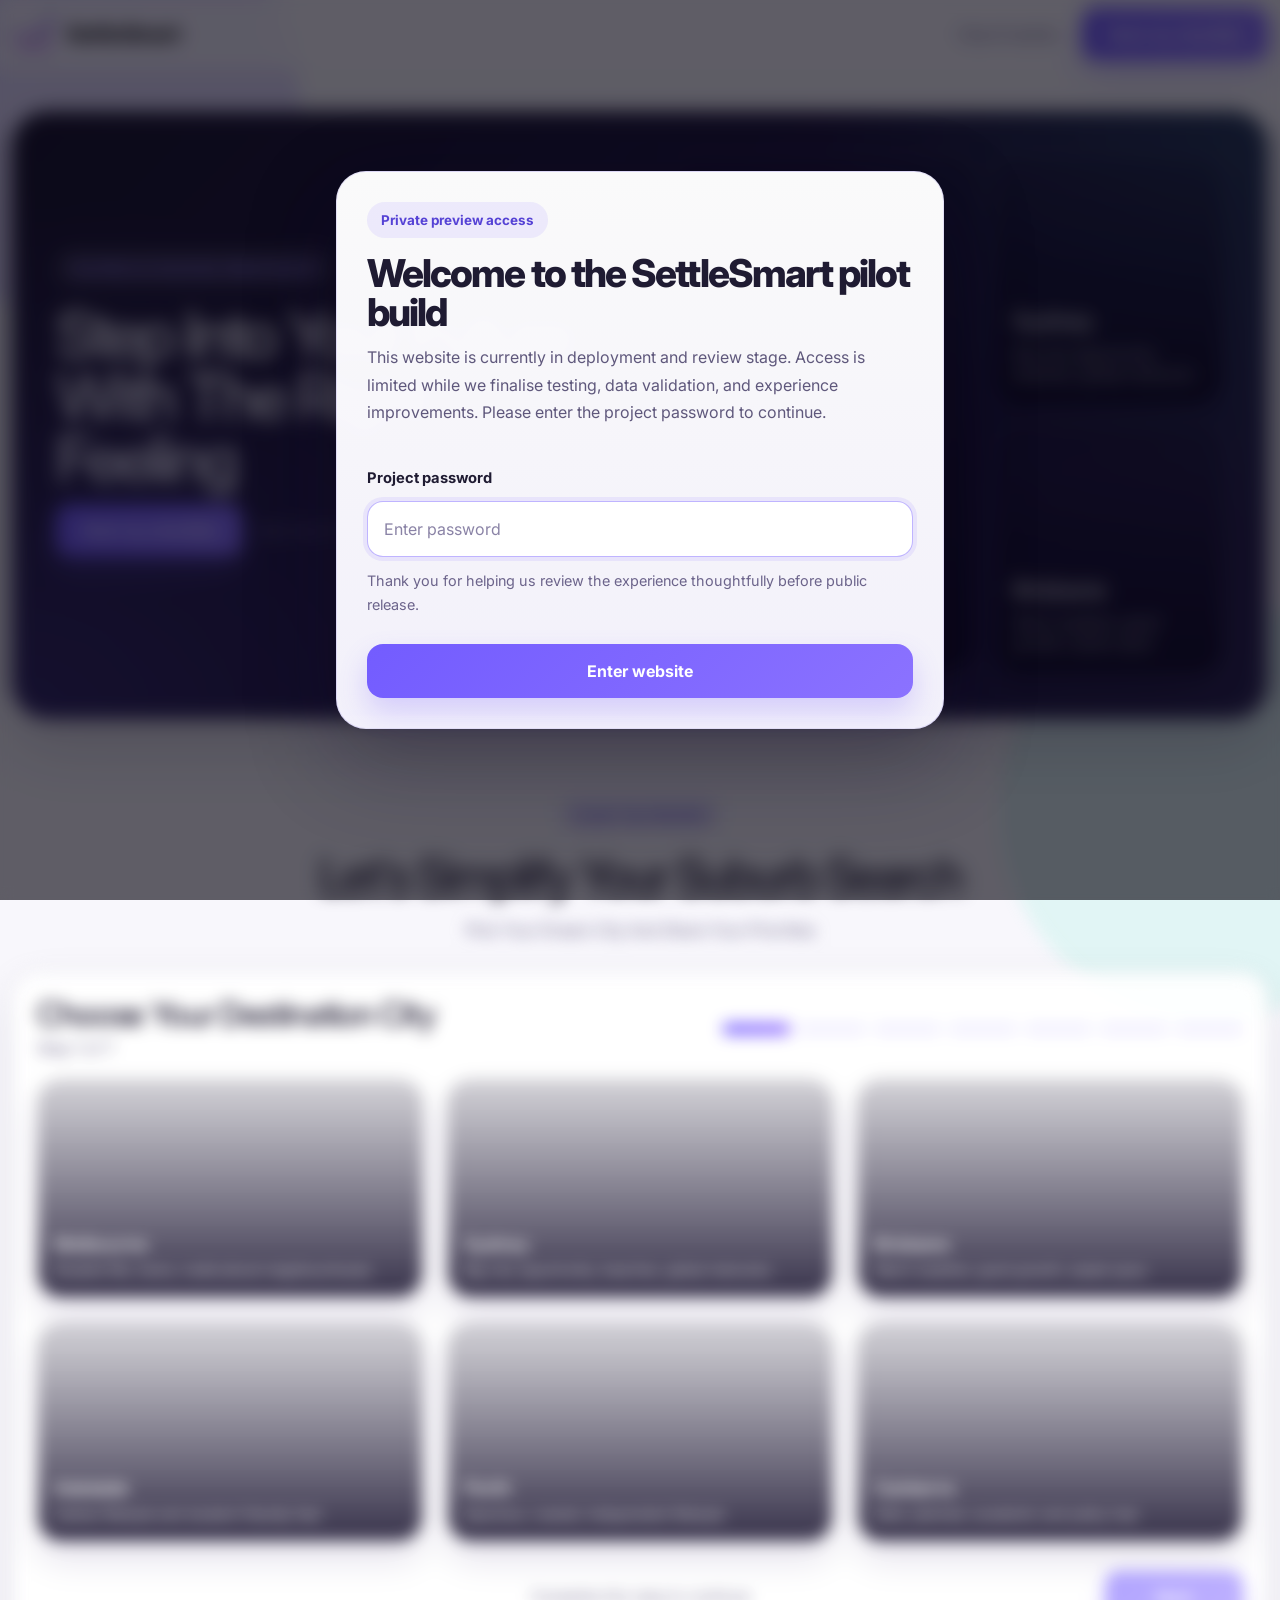
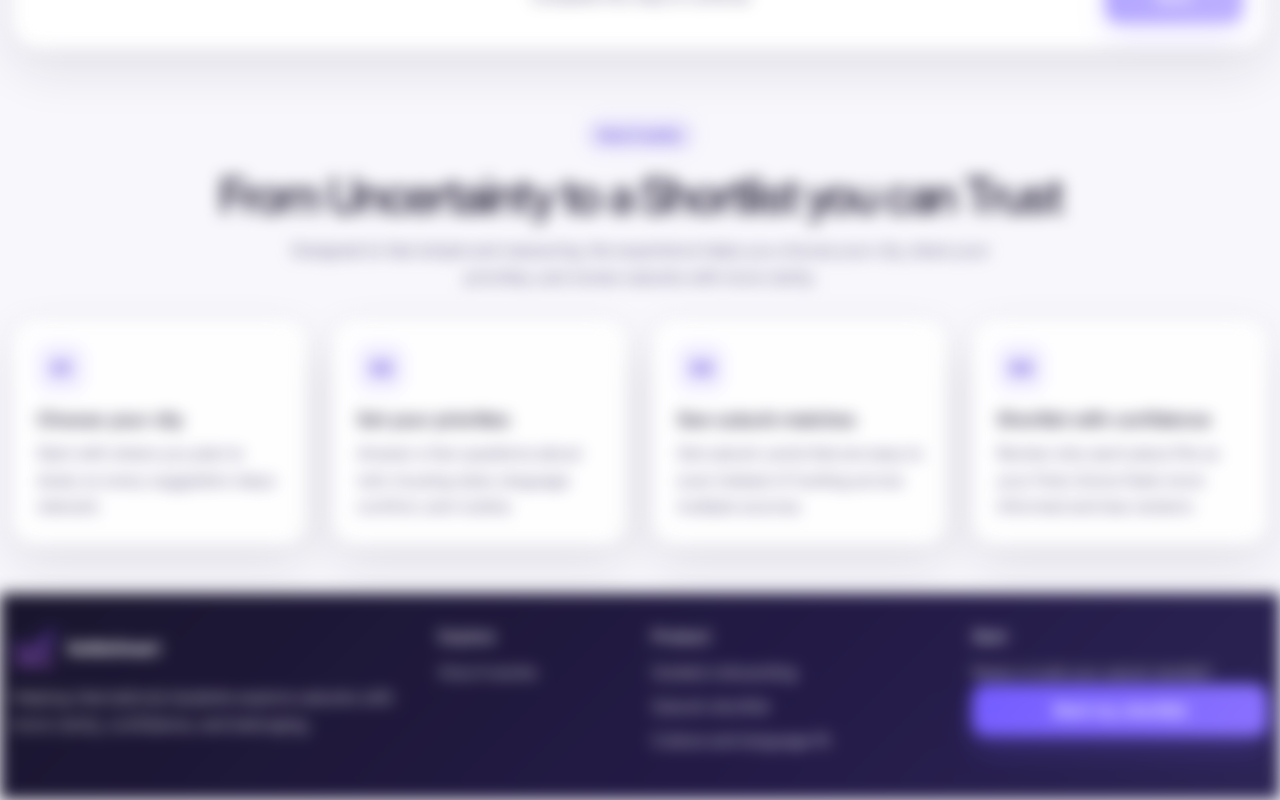
==== results.html @ 78fd4b05 "Updated Results Page Removed Extra Contents Of Cultural Fit Explorer and merge those extra details s" ====
<!DOCTYPE html>
<html lang="en">
<head>
  <meta charset="UTF-8" />
  <meta name="viewport" content="width=device-width, initial-scale=1.0" />
  <title>SettleSmart · Your Shortlist</title>
  <script>
    (function () {
      if (sessionStorage.getItem("settlesmart_access_granted") !== "true") {
        window.location.replace("index.html");
      }
    })();
  </script>
  <link href="https://cdn.jsdelivr.net/npm/bootstrap@5.3.6/dist/css/bootstrap.min.css" rel="stylesheet" />
  <link rel="preconnect" href="https://fonts.googleapis.com">
  <link rel="preconnect" href="https://fonts.gstatic.com" crossorigin>
  <link href="https://fonts.googleapis.com/css2?family=Inter:wght@400;500;600;700;800&display=swap" rel="stylesheet">
  <link rel="stylesheet" href="style.css" />
</head>
<body class="results-page">
  <div class="page-glow glow-left"></div>
  <div class="page-glow glow-right"></div>

  <nav class="navbar navbar-expand-lg ss-navbar sticky-top">
    <div class="container-xxl">
      <a class="navbar-brand ss-brand" href="index.html">
        <img src="img/ss-logo-icon.png" alt="SettleSmart" class="ss-brand-icon">
        <span>SettleSmart</span>
      </a>

      <div class="ms-auto d-flex gap-2 align-items-center">
        <a href="index.html" class="hero-text-link d-none d-md-inline-flex">Back to home <span>→</span></a>
        <a href="index.html" class="btn ss-btn ss-btn-secondary">Refine answers</a>
      </div>
    </div>
  </nav>

  <main>
    <!-- page 1 -->
    <section class="section-pad pt-4">
      <div class="container-xxl">
        <div class="results-hero-banner" id="resultsHeroBanner">
          <div class="results-hero-overlay"></div>

          <div class="results-hero-inner row g-4 align-items-end">
            <div class="col-12 col-lg-7">
              <span class="ss-pill">Your personalised suburb shortlist</span>
              <h1 id="resultsHeroTitle" class="results-hero-title mt-3">Finding your best-fit suburbs…</h1>
            </div>

            <div class="col-12 col-lg-5">
              <div class="row g-3" id="resultsSummary"></div>
            </div>
          </div>
        </div>
      </div>
    </section>

    <section class="section-pad pt-4" id="summaryView">
      <div class="container-xxl">
        <div class="top-match-panel info-card mb-4" id="topMatchPanel"></div>

        <div class="results-view-actions">
          <button type="button" class="hero-text-link view-more-link" id="viewMoreBtn">
            View more <span>→</span>
          </button>
        </div>
      </div>
    </section>

    <!-- page 2 -->
    <section class="section-pad pt-4 hidden" id="detailView">
      <div class="container-xxl">
        <div class="results-view-actions results-view-actions-top">
          <button type="button" class="hero-text-link back-text-link" id="backToTopMatchBtn">
            <span>←</span> Top match
          </button>
        </div>

        <div class="section-header mb-4">
          <span class="ss-pill ss-pill-light">Your shortlist</span>
          <h2 class="results-section-title">Suburb matches shaped around your preferences</h2>
          <h6>Use Recommend by to view suburbs based on overall fit, community fit, or university access.</h6>
        </div>

        <div class="results-toolbar mb-4">
          <div class="results-toolbar-left">
            <span class="results-count" id="resultsCount">0 suburbs found</span>
          </div>

          <div class="results-toolbar-center">
            <div class="results-toolbar-center-inner">
              <div class="results-pagination" id="resultsPagination"></div>
              <input
                type="text"
                id="suburbSearch"
                class="results-suburb-search"
                placeholder="Search suburb"
              />
            </div>
          </div>

          <div class="results-toolbar-right">
            <div class="results-control-group">
              <label for="recommendationSelect" class="results-sort-label">Recommend by</label>
              <select id="recommendationSelect" class="form-select ss-sort-select">
                <option value="overall">Overall fit</option>
                <option value="community">Community</option>
                <option value="university">University</option>
              </select>
            </div>

            <div class="results-control-group">
              <label for="sortSelect" class="results-sort-label">Sort by</label>
              <select id="sortSelect" class="form-select ss-sort-select">
                <option value="match-desc">Best first</option>
                <option value="match-asc">Lowest first</option>
                <option value="name-asc">A-Z</option>
                <option value="name-desc">Z-A</option>
              </select>
            </div>
          </div>
        </div>

        <div class="row g-4 mb-5" id="resultsGrid"></div>
        <!-- spin wheel -->
        <div class="spin-wheel-panel info-card mb-4" id="spinWheelPanel">
          <div class="row g-4 align-items-center">
            <div class="col-12 col-lg-5">
              <span class="section-kicker">Need help deciding?</span>
              <h3 class="spin-wheel-title">Spin the shortlist wheel</h3>
              <p class="spin-wheel-copy">
                Let SettleSmart randomly choose one suburb from your current top 4 shortlist,
                so you know which one to explore first.
              </p>

              <div class="spin-wheel-candidates" id="wheelCandidates"></div>

              <div class="d-flex flex-wrap gap-2 mt-3">
                <button class="btn ss-btn ss-btn-primary" id="spinWheelBtn">Spin the wheel</button>
                <button class="btn ss-btn ss-btn-secondary" id="viewWinnerBtn" disabled>View winning suburb</button>
              </div>

              <div class="spin-wheel-result hidden mt-3" id="spinWheelResult"></div>
            </div>

            <div class="col-12 col-lg-7">
              <div class="wheel-stage">
                <div class="wheel-pointer"></div>
                <canvas id="shortlistWheel" width="420" height="420"></canvas>
              </div>
            </div>
          </div>
        </div>


      </div>
    </section>
  </main>

  <footer class="ss-footer mt-5">
    <div class="container-xxl">
      <div class="row g-4 align-items-start">
        <div class="col-12 col-lg-4">
          <div class="ss-brand mb-3">
            <img src="img/ss-logo-icon.png" alt="SettleSmart" class="ss-brand-icon">
            <span>SettleSmart</span>
          </div>
          <p class="footer-copy">Helping international students explore suburbs with more clarity, confidence, and belonging.</p>
        </div>
        <div class="col-6 col-lg-3">
          <h4 class="footer-title">Results</h4>
          <span class="footer-meta">Fit score and reasoning</span>
          <span class="footer-meta">Community comfort explorer</span>
          <span class="footer-meta">Student-friendly suburb cues</span>
        </div>
        <div class="col-6 col-lg-2">
          <h4 class="footer-title">Next</h4>
          <a href="index.html" class="footer-link">Refine answers</a>
          <a href="index.html" class="footer-link">Start again</a>
        </div>
        <div class="col-12 col-lg-3">
          <h4 class="footer-title">Status</h4>
          <p class="footer-copy small">This version is currently protected while deployment-stage testing is underway.</p>
        </div>
      </div>
    </div>
  </footer>

  <script src="https://cdn.jsdelivr.net/npm/bootstrap@5.3.6/dist/js/bootstrap.bundle.min.js"></script>
  <script src="suburb-data.js"></script>
  <script src="results.js"></script>
</body>
</html>
---- style.css ----
:root {
  --bg: #f8f7fc;
  --bg-deep: #16132a;
  --surface: rgba(255, 255, 255, 0.84);
  --surface-strong: #ffffff;
  --text: #1f1b32;
  --text-soft: #665f85;
  --line: rgba(64, 54, 112, 0.12);
  --primary: #735cff;
  --primary-dark: #5542d5;
  --primary-soft: rgba(115, 92, 255, 0.10);
  --accent: #2fc9b1;
  --accent-soft: rgba(47, 201, 177, 0.12);
  --shadow-soft: 0 20px 50px rgba(31, 27, 50, 0.10);
  --shadow-strong: 0 28px 60px rgba(15, 10, 36, 0.14);
}

* { box-sizing: border-box; }
html { scroll-behavior: smooth; }

body {
  margin: 0;
  font-family: "Inter", sans-serif;
  background: var(--bg);
  color: var(--text);
  overflow-x: hidden;
  position: relative;
}

a { text-decoration: none; color: inherit; }
button, input, select, textarea { font-family: inherit; }
.hidden { display: none !important; }

.page-glow {
  position: fixed;
  width: 420px;
  height: 420px;
  border-radius: 50%;
  filter: blur(90px);
  opacity: 0.2;
  pointer-events: none;
  z-index: 0;
}

.glow-left { left: -120px; top: -100px; background: #8f7bff; }
.glow-right { right: -140px; bottom: -120px; background: #86efd9; }

.ss-navbar,
.hero-wrap,
.section-pad,
.ss-footer {
  position: relative;
  z-index: 1;
}

.ss-navbar {
  background: rgba(248, 247, 252, 0.75);
  backdrop-filter: blur(14px);
  border-bottom: 1px solid rgba(64, 54, 112, 0.08);
}

.ss-brand {
  display: inline-flex;
  align-items: center;
  gap: 10px;
  font-weight: 800;
  letter-spacing: -0.02em;
}

.ss-brand-mark {
  width: 34px;
  height: 34px;
  display: grid;
  place-items: center;
  border-radius: 12px;
  color: #fff;
  background: linear-gradient(135deg, var(--primary), #9b88ff);
  box-shadow: 0 10px 20px rgba(115, 92, 255, 0.24);
}

.ss-brand-icon {
  width: 45px;
  height: 40px;
  object-fit: contain;
}

.nav-link {
  color: var(--text-soft) !important;
  font-weight: 500;
}

.nav-link:hover { color: var(--text) !important; }

.ss-btn {
  border: 0;
  border-radius: 14px;
  padding: 14px 24px;
  font-weight: 700;
  transition: 0.22s ease;
  margin: 0;
}


.ss-btn-primary {
  background: linear-gradient(135deg, var(--primary), #8b72ff);
  box-shadow: 0 14px 28px rgba(115, 92, 255, 0.24);
}

.ss-btn-primary:hover {
  transform: translateY(-1px);
  box-shadow: 0 18px 32px rgba(115, 92, 255, 0.28);
}

.ss-btn-secondary {
  background: rgba(255,255,255,0.7);
  color: var(--text);
  border: 1px solid var(--line);
}

.ss-btn-secondary:hover { background: #fff; }

.hero-text-link {
  align-self: center;
  font-weight: 600;
  color: var(--text-soft);
  display: inline-flex;
  align-items: center;
  gap: 8px;
  cursor: pointer;
}

.hero-text-link span { color: var(--primary-dark); }

.ss-pill {
  display: inline-flex;
  align-items: center;
  padding: 8px 14px;
  border-radius: 999px;
  background: rgba(255,255,255,0.12);
  color: #8b72ff;
  font-weight: 700;
  font-size: 0.84rem;
}

.ss-pill-light {
  background: var(--primary-soft);
  color: var(--primary-dark);
}

.small-pill { font-size: 0.76rem; }

/* =========================
   Homepage
========================= */

.hero-wrap { padding: 42px 0 10px; }

.hero-shell {
  background: linear-gradient(135deg, #19152d, #241b48 64%, #2c2555);
  border-radius: 36px;
  padding: 44px;
  box-shadow: var(--shadow-strong);
  overflow: hidden;
  position: relative;
}

.hero-shell::before {
  content: "";
  position: absolute;
  inset: 0;
  background:
    radial-gradient(circle at top right, rgba(47, 201, 177, 0.18), transparent 32%),
    radial-gradient(circle at bottom left, rgba(115, 92, 255, 0.22), transparent 38%);
  pointer-events: none;
}

.hero-title {
  margin: 18px 0 14px;
  font-size: clamp(2.55rem, 5vw, 4.7rem);
  line-height: 0.97;
  letter-spacing: -0.06em;
  color: #fff;
  max-width: 650px;
}

.hero-copy {
  max-width: 640px;
  color: rgba(255,255,255,0.75);
  font-size: 1.08rem;
  line-height: 1.72;
  margin-bottom: 28px;
}

.hero-info-strip {
  display: flex;
  flex-wrap: wrap;
  gap: 10px;
  margin-bottom: 18px;
}

.info-chip-static {
  padding: 10px 14px;
  border-radius: 999px;
  background: rgba(255,255,255,0.08);
  color: rgba(255,255,255,0.88);
  font-size: 0.82rem;
  font-weight: 600;
}

.info-chip-static.accent {
  background: rgba(47, 201, 177, 0.12);
  color: #cffff4;
}

.hero-visual-panel {
  min-height: 520px;
  position: relative;
  display: flex;
  align-items: center;
}

.hero-visual-panel::before {
  display: none;
}

.city-stack {
  position: relative;
  width: 100%;
  min-height: 520px;
  z-index: 1;
}

.hero-showcase-grid {
  position: relative;
  display: grid;
  grid-template-columns: 1.15fr 0.85fr;
  grid-template-rows: 1fr 1fr;
  gap: 18px;
  min-height: 520px;
  align-items: stretch;
}

.hero-city-card {
  position: relative;
  overflow: hidden;
  width: 100%;
  height: 100%;
  background-size: cover;
  background-position: center;
  box-shadow: 0 30px 60px rgba(8, 4, 24, 0.26);
  border: 1px solid rgba(255,255,255,0.18);
  transition: transform 0.25s ease, box-shadow 0.25s ease;
}

.hero-city-card:hover {
  transform: translateY(-4px);
  box-shadow: 0 36px 68px rgba(8, 4, 24, 0.3);
}

.hero-city-card-main {
  grid-row: 1 / span 2;
  min-height: 520px;
  border-radius: 34px;
}

.hero-city-card-small {
  min-height: 250px;
  border-radius: 28px;
}

.hero-city-card::before {
  content: "";
  position: absolute;
  inset: 0;
  background: linear-gradient(to top, rgba(12, 8, 34, 0.86), rgba(12, 8, 34, 0.18));
}

.hero-city-content {
  position: absolute;
  z-index: 1;
  left: 18px;
  right: 18px;
  bottom: 18px;
  color: #fff;
}

.city-kicker {
  display: inline-flex;
  align-items: center;
  margin-bottom: 10px;
  padding: 8px 12px;
  border-radius: 999px;
  background: rgba(255,255,255,0.12);
  color: rgba(255,255,255,0.92);
  font-size: 0.78rem;
  font-weight: 700;
  backdrop-filter: blur(8px);
}

.hero-city-content h3 {
  margin: 0 0 8px;
  font-size: 1.45rem;
}

.hero-city-content p {
  margin: 0;
  color: rgba(255,255,255,0.76);
  line-height: 1.45;
  font-size: 0.93rem;
}

.section-pad { padding: 68px 0 0; }

.section-header { margin-bottom: 28px; }

.section-header h2 {
  margin: 14px 0 0;
  font-size: clamp(2rem, 4vw, 3rem);
  letter-spacing: -0.05em;
}

.section-header p {
  margin: 12px auto 0;
  max-width: 760px;
  color: var(--text-soft);
  line-height: 1.7;
}

.metric-card,
.info-card,
.feature-card,
.value-card,
.summary-card,
.result-card,
.onboarding-summary-card {
  background: rgba(255,255,255,0.84);
  border: 1px solid var(--line);
  box-shadow: var(--shadow-soft);
}

.metric-card {
  border-radius: 18px;
  padding: 18px;
  height: 100%;
}

.metric-card strong {
  display: block;
  margin-bottom: 6px;
  color: #fff;
}

.metric-card span {
  color: rgba(255,255,255,0.72);
  font-size: 0.92rem;
}

.hero-metrics .metric-card {
  background: rgba(255,255,255,0.08);
  border-color: rgba(255,255,255,0.08);
  box-shadow: none;
}

.static-card {
  border-radius: 24px;
  padding: 24px;
  cursor: default;
}

.feature-icon,
.value-icon {
  width: 48px;
  height: 48px;
  display: grid;
  place-items: center;
  border-radius: 14px;
  margin-bottom: 16px;
  font-weight: 800;
}

.feature-icon {
  background: var(--primary-soft);
  color: var(--primary-dark);
}

.value-icon {
  background: var(--accent-soft);
  color: #15907f;
}

.feature-card h3,
.value-card h3 {
  margin: 0 0 10px;
  font-size: 1.15rem;
}

.feature-card p,
.value-card p {
  margin: 0;
  color: var(--text-soft);
  line-height: 1.65;
}

.split-showcase {
  display: grid;
  grid-template-columns: 1.2fr 0.8fr;
  gap: 28px;
  align-items: center;
}

.split-showcase h2 {
  margin: 16px 0 12px;
  font-size: clamp(2rem, 4vw, 2.8rem);
  letter-spacing: -0.05em;
}

.split-showcase p {
  color: var(--text-soft);
  line-height: 1.75;
}

.check-list {
  padding-left: 0;
  list-style: none;
  margin: 18px 0 0;
  display: grid;
  gap: 12px;
}

.check-list li {
  position: relative;
  padding-left: 28px;
  color: var(--text);
}

.check-list li::before {
  content: "✓";
  position: absolute;
  left: 0;
  top: 0;
  color: var(--accent);
  font-weight: 800;
}

.check-list.compact { gap: 10px; }

.showcase-panel {
  border-radius: 28px;
  padding: 24px;
}

.showcase-row {
  display: flex;
  justify-content: space-between;
  gap: 18px;
  padding: 16px 0;
  border-bottom: 1px solid var(--line);
}

.showcase-row:last-child { border-bottom: 0; }

.showcase-row span { color: var(--text-soft); }
.showcase-row strong { font-weight: 700; }

/* =========================
   Homepage shortlist builder / modal styles
========================= */

.ss-modal {
  border: 0;
  border-radius: 30px;
  box-shadow: 0 35px 80px rgba(12, 8, 34, 0.26);
}

.modal-title {
  font-size: 1.7rem;
  letter-spacing: -0.04em;
}

.modal-subtitle {
  color: var(--text-soft);
  margin: 0;
}

.modal-progress-wrap { margin-bottom: 18px; }

.modal-progress-dots {
  display: grid;
  grid-template-columns: repeat(6, 1fr);
  gap: 12px;
}

.progress-dot {
  width: 100%;
  height: 12px;
  border-radius: 999px;
  background: rgba(115, 92, 255, 0.12);
}

.progress-dot.done { background: rgba(47, 201, 177, 0.65); }

.progress-dot.active {
  background: linear-gradient(90deg, var(--primary), #8d67ff);
  box-shadow: 0 0 0 4px rgba(115, 92, 255, 0.09);
}

.modal-step-content { min-height: 360px; }

.step-hint {
  color: var(--text-soft);
  font-size: 0.94rem;
}

.selection-grid .col,
.preference-grid .col {
  display: flex;
}

.city-choice,
.pref-card,
.chip {
  cursor: pointer;
  transition: 0.22s ease;
}

.city-choice {
  position: relative;
  height: 220px;
  width: 100%;
  border-radius: 24px;
  overflow: hidden;
  border: 1px solid transparent;
  background-size: cover;
  background-position: center;
  box-shadow: 0 18px 32px rgba(38, 14, 99, 0.12);
}

.city-choice::before {
  content: "";
  position: absolute;
  inset: 0;
  background: linear-gradient(to top, rgba(17, 11, 40, 0.84), rgba(17, 11, 40, 0.18));
}

.city-choice:hover { transform: translateY(-3px); }

.city-choice.selected {
  border-color: rgba(115, 92, 255, 0.9);
  box-shadow: 0 0 0 4px rgba(115, 92, 255, 0.14), 0 22px 36px rgba(38, 14, 99, 0.22);
}

.city-info {
  position: absolute;
  left: 16px;
  right: 16px;
  bottom: 16px;
  z-index: 1;
  color: #fff;
}

.city-info h3 {
  margin: 0 0 6px;
  font-size: 1.15rem;
}

.city-info p {
  margin: 0;
  color: rgba(255,255,255,0.82);
  font-size: 0.88rem;
  line-height: 1.45;
}

.panel-card,
.range-wrap,
.review-item {
  border: 1px solid var(--line);
  border-radius: 22px;
  padding: 18px;
  background: rgba(255,255,255,0.92);
  height: 100%;
}

.section-mini-title {
  margin: 0 0 12px;
  font-size: 1rem;
  font-weight: 700;
}

.muted-line {
  color: var(--text-soft);
  line-height: 1.6;
  margin: 0;
}

.search-wrap { margin-bottom: 16px; }

.search-input {
  width: 100%;
  padding: 14px 16px;
  border-radius: 14px;
  border: 1px solid var(--line);
  background: #fff;
  outline: none;
}

.search-input:focus {
  border-color: rgba(115, 92, 255, 0.42);
  box-shadow: 0 0 0 4px rgba(115, 92, 255, 0.08);
}

.chips {
  display: flex;
  flex-wrap: wrap;
  gap: 12px;
}

.chip {
  padding: 12px 16px;
  border-radius: 999px;
  border: 1px solid var(--line);
  background: #fff;
  color: var(--text);
  font-weight: 600;
}

.chip:hover { transform: translateY(-1px); }

.chip.selected {
  background: var(--primary-soft);
  border-color: rgba(115, 92, 255, 0.5);
  color: var(--primary-dark);
}

.range-wrap { padding: 22px; }

.range-top {
  display: flex;
  justify-content: space-between;
  align-items: flex-start;
  gap: 16px;
  margin-bottom: 14px;
}

.range-top strong {
  color: var(--primary-dark);
  font-size: 1.12rem;
}

input[type="range"] {
  width: 100%;
  accent-color: var(--primary);
}

.range-meta {
  display: flex;
  justify-content: space-between;
  margin-top: 12px;
  color: var(--text-soft);
  font-size: 0.92rem;
}

.pref-card {
  width: 100%;
  height: 100%;
  padding: 18px;
  border-radius: 18px;
  border: 1px solid var(--line);
  background: #fff;
}

.pref-card:hover { transform: translateY(-2px); }

.pref-card.selected {
  border-color: rgba(115, 92, 255, 0.68);
  background: linear-gradient(180deg, rgba(115, 92, 255, 0.07), #fff);
  box-shadow: 0 0 0 4px rgba(115, 92, 255, 0.07);
}

.pref-card h4 {
  margin: 0 0 8px;
  font-size: 1rem;
}

.pref-card p {
  margin: 0;
  color: var(--text-soft);
  line-height: 1.55;
  font-size: 0.92rem;
}

.review-item span {
  display: block;
  color: var(--text-soft);
  font-size: 0.9rem;
  margin-bottom: 8px;
}

.review-item strong {
  font-size: 1rem;
  line-height: 1.55;
}

/* =========================
   Shared results / detail base
========================= */

.results-page .section-pad:first-of-type { padding-top: 30px; }

.results-count {
  color: var(--text-soft);
  font-weight: 600;
}

.results-sort-label {
  font-weight: 600;
  color: var(--text);
  white-space: nowrap;
  line-height: 1;
}

.ss-sort-select {
  min-width: 220px;
  border-radius: 14px;
  border: 1px solid var(--line);
  box-shadow: none;
  font-size: 0.9rem;
}

.result-city-label {
  display: inline-block;
  margin-bottom: 10px;
  color: var(--primary-dark);
  font-weight: 700;
  font-size: 0.82rem;
}

.signal-pill {
  padding: 7px 10px;
  border-radius: 999px;
  background: rgba(115, 92, 255, 0.08);
  color: var(--primary-dark);
  font-size: 0.78rem;
  font-weight: 600;
}

.result-chip-row {
  display: flex;
  flex-wrap: wrap;
  gap: 8px;
  margin-bottom: 14px;
}

.result-chip {
  padding: 8px 10px;
  border-radius: 999px;
  background: rgba(115, 92, 255, 0.08);
  color: var(--primary-dark);
  font-size: 0.8rem;
  font-weight: 600;
}

.result-tag {
  padding: 8px 11px;
  border-radius: 999px;
  background: rgba(47, 201, 177, 0.12);
  color: #118d7f;
  font-size: 0.8rem;
  font-weight: 700;
}

.inline-reason-list {
  margin: 0;
  padding-left: 18px;
  color: var(--text-soft);
}

.inline-reason-list li { margin-bottom: 6px; }

.view-details-btn {
  margin-top: auto !important;
}

.detail-page main {
  padding-bottom: 72px;
}

/* =========================
   Footer + loading
========================= */

.ss-footer {
  margin-top: 72px;
  padding: 34px 0 38px;
  border-top: 1px solid rgba(255, 255, 255, 0.10);
  background: linear-gradient(135deg, #19152d, #241b48 64%, #2c2555);
  backdrop-filter: blur(8px);
  color: #ffffff;
}

.ss-footer .footer-title {
  margin: 0 0 14px;
  font-size: 0.98rem;
  color: #ffffff;
}

.ss-footer .footer-copy {
  margin: 0;
  color: rgba(255, 255, 255, 0.82);
  line-height: 1.7;
}

.ss-footer .footer-link,
.ss-footer .footer-meta {
  display: block;
  margin-bottom: 10px;
  color: rgba(255, 255, 255, 0.82);
}

.ss-footer .footer-link:hover {
  color: #ffffff;
}

.ss-footer .ss-brand span {
  color: #ffffff;
}

.loading-overlay {
  position: fixed;
  inset: 0;
  background: rgba(18, 14, 37, 0.5);
  backdrop-filter: blur(10px);
  z-index: 1080;
  display: grid;
  place-items: center;
}

.loading-box {
  width: min(420px, calc(100% - 32px));
  background: #fff;
  border-radius: 26px;
  padding: 28px;
  text-align: center;
  box-shadow: 0 34px 60px rgba(19, 8, 48, 0.25);
}

.loader {
  width: 56px;
  height: 56px;
  margin: 0 auto 16px;
  border-radius: 50%;
  border: 4px solid rgba(115, 92, 255, 0.18);
  border-top-color: var(--primary);
  animation: spin 0.9s linear infinite;
}

@keyframes spin {
  to { transform: rotate(360deg); }
}

code {
  background: rgba(115, 92, 255, 0.08);
  color: var(--primary-dark);
  padding: 2px 6px;
  border-radius: 8px;
}

/* =========================
   Results page only
========================= */

.results-page .section-header {
  margin-bottom: 18px;
}

.results-page .section-header p {
  max-width: 820px;
  margin-left: 0;
  margin-right: auto;
}

.results-page .section-header.text-center p {
  margin-left: auto;
  margin-right: auto;
}

.results-section-title {
  font-size: clamp(2rem, 3.2vw, 3rem);
  line-height: 1.08;
  letter-spacing: -0.05em;
}

/* hero banner */

.results-hero-banner {
  position: relative;
  overflow: hidden;
  border-radius: 30px;
  min-height: 300px;
  padding: 30px;
  background-size: cover;
  background-position: center;
  box-shadow: var(--shadow-strong);
}

.results-hero-overlay {
  position: absolute;
  inset: 0;
  background: linear-gradient(135deg, rgba(18, 14, 37, 0.86), rgba(18, 14, 37, 0.46));
}

.results-hero-inner {
  position: relative;
  z-index: 1;
}

.results-hero-title {
  color: #fff;
  font-size: clamp(2.2rem, 3.6vw, 3.8rem);
  line-height: 0.98;
  letter-spacing: -0.05em;
  margin: 0 0 12px;
  max-width: 620px;
}

.results-hero-copy {
  color: rgba(255, 255, 255, 0.82);
  max-width: 620px;
  margin: 0;
  line-height: 1.7;
  font-size: 1rem;
}

.hero-summary-card {
  height: 100%;
  padding: 15px 16px;
  border-radius: 18px;
  border: 1px solid rgba(255, 255, 255, 0.18);
  background: rgba(255, 255, 255, 0.12);
  backdrop-filter: blur(14px);
}

.hero-summary-label {
  display: block;
  color: rgba(255, 255, 255, 0.72);
  font-size: 0.78rem;
  margin-bottom: 8px;
}

.hero-summary-value {
  color: #fff;
  font-size: 0.98rem;
  font-weight: 700;
}

/* disable fake-click feel on static result elements */

.results-page .ss-pill,
.results-page .results-count,
.results-page .result-city-label,
.results-page .result-tag-lite,
.results-page .language-badge,
.results-page .connection-badge,
.results-page .community-metric-pill,
.results-page .signal-pill,
.results-page .wheel-candidate-pill {
  cursor: default;
  user-select: none;
}

/* toolbar */

.results-toolbar {
  display: grid;
  grid-template-columns: 1fr auto 1fr;
  align-items: center;
  gap: 16px;
  margin-top: 8px;
}

.results-toolbar-left {
  justify-self: start;
}

.results-toolbar-center {
  justify-self: center;
  min-width: 0;
}

.results-toolbar-right {
  justify-self: end;
  display: flex;
  align-items: center;
  gap: 12px;
}

.results-control-group {
  display: flex;
  align-items: center;
  gap: 10px;
}

/* top match */

.top-match-panel {
  display: block !important;
  grid-template-columns: none !important;
  gap: 0 !important;
  padding: 24px !important;
  border-radius: 24px !important;
}

.section-kicker {
  display: inline-block;
  padding: 7px 12px;
  border-radius: 999px;
  background: var(--primary-soft);
  color: var(--primary-dark);
  font-size: 0.78rem;
  font-weight: 700;
  margin-bottom: 12px;
}

.top-match-inline-layout {
  display: grid;
  grid-template-columns: minmax(0, 1fr) 340px;
  gap: 30px;
  align-items: stretch;
}

.top-match-main {
  min-width: 0;
  display: flex;
  flex-direction: column;
  height: 100%;
}

.top-match-main .section-kicker {
  align-self: flex-start;
}

.top-match-aside {
  width: 100%;
  display: grid;
  gap: 14px;
}

.top-match-title {
  margin: 0 0 12px;
  font-size: 1.3rem;
  line-height: 1.15;
  letter-spacing: -0.02em;
}

.top-match-copy {
  margin: 0;
  font-size: 0.98rem;
  line-height: 1.78;
  color: var(--text-soft);
  max-width: none;
}

.top-match-tags,
.top-match-focus-pills,
.suburb-badge-row,
.suburb-tag-row,
.community-metric-row {
  display: flex;
  flex-wrap: wrap;
  gap: 8px;
}

.top-match-stats-grid {
  display: grid;
  grid-template-columns: repeat(2, minmax(0, 1fr));
  gap: 12px;
}

.top-match-stat-card {
  padding: 14px;
  border: 1px solid var(--line);
  border-radius: 18px;
  background: rgba(115, 92, 255, 0.05);
  min-height: 92px;
}

.top-match-stat-card span {
  display: block;
  margin-bottom: 6px;
  font-size: 0.79rem;
  color: var(--text-soft);
}

.top-match-stat-card strong {
  font-size: 0.98rem;
  line-height: 1.35;
  color: var(--text);
}

.top-match-focus-card {
  padding: 16px;
  border: 1px solid var(--line);
  border-radius: 18px;
  background: #fff;
}

.top-match-focus-label {
  display: block;
  margin-bottom: 8px;
  font-size: 0.8rem;
  color: var(--text-soft);
}

.top-match-focus-card p {
  margin: 0 0 12px;
  font-size: 0.96rem;
  line-height: 1.6;
  color: var(--text);
}

/* shared result badges */

.result-tag-lite,
.language-badge,
.connection-badge,
.community-metric-pill {
  display: inline-flex;
  align-items: center;
  padding: 7px 11px;
  border-radius: 12px;
  font-size: 0.76rem;
  font-weight: 700;
}

.result-tag-lite {
  background: rgba(115, 92, 255, 0.08);
  color: var(--primary-dark);
}

.language-badge {
  background: rgba(47, 201, 177, 0.12);
  color: #118d7f;
}

.connection-badge {
  background: rgba(115, 92, 255, 0.12);
  color: var(--primary-dark);
}

.community-metric-pill {
  background: rgba(84, 55, 180, 0.06);
  color: var(--primary-dark);
  border: 1px solid rgba(84, 55, 180, 0.08);
}

/* suburb cards on results page */

.suburb-card {
  position: relative;
  height: 100%;
  padding: 20px;
  border-radius: 22px;
  background: rgba(255, 255, 255, 0.88);
  border: 1px solid rgba(115, 92, 255, 0.12);
  box-shadow: var(--shadow-soft);
  display: flex;
  flex-direction: column;
}

.suburb-card.best-match {
  border-color: rgba(115, 92, 255, 0.28);
  box-shadow: 0 18px 36px rgba(115, 92, 255, 0.10);
}

.suburb-card-header {
  display: flex;
  justify-content: space-between;
  gap: 16px;
  align-items: flex-start;
  margin-bottom: 14px;
}

.suburb-card h3 {
  margin: 0;
  font-size: 1.28rem;
  line-height: 1.12;
  letter-spacing: -0.03em;
}

.suburb-card-copy {
  color: var(--text-soft);
  line-height: 1.66;
  margin: 0 0 14px;
  font-size: 0.96rem;
}

.match-badge-box {
  min-width: 82px;
  padding: 10px 12px;
  border-radius: 16px;
  background: rgba(47, 201, 177, 0.12);
  border: 1px solid rgba(47, 201, 177, 0.22);
  text-align: center;
}

.match-badge-box span {
  display: block;
  font-size: 0.68rem;
  font-weight: 800;
  letter-spacing: 0.06em;
  color: #118d7f;
  margin-bottom: 4px;
}

.match-badge-box strong {
  color: #118d7f;
  font-size: 1.12rem;
}

.suburb-stat-grid {
  display: grid;
  grid-template-columns: repeat(2, minmax(0, 1fr));
  gap: 10px;
  margin: 14px 0;
}

.suburb-stat-box {
  padding: 13px;
  border: 1px solid var(--line);
  border-radius: 16px;
  background: rgba(115, 92, 255, 0.04);
}

.suburb-stat-box span {
  display: block;
  color: var(--text-soft);
  font-size: 0.78rem;
  margin-bottom: 5px;
}

.suburb-stat-box strong {
  font-size: 0.94rem;
}

.result-reason-list {
  margin: 0 0 14px;
  padding-left: 18px;
  color: var(--text-soft);
  line-height: 1.56;
  font-size: 0.94rem;
}

.result-reason-list li {
  margin-bottom: 5px;
}

.compact-list {
  margin-top: 8px;
}

/* community explorer */

.community-explorer-shell {
  padding: 22px;
  border-radius: 24px;
  background: rgba(255, 255, 255, 0.88);
  border: 1px solid var(--line);
  box-shadow: var(--shadow-soft);
}

.community-toolbar {
  display: flex;
  justify-content: space-between;
  gap: 14px;
  flex-wrap: wrap;
  align-items: center;
  margin-bottom: 16px;
}

.community-tab-group,
.community-toolbar-actions {
  display: flex;
  gap: 10px;
  flex-wrap: wrap;
  align-items: center;
}

.community-tab-btn,
.community-map-btn {
  border: 1px solid var(--line);
  background: #fff;
  color: var(--text);
  border-radius: 14px;
  padding: 10px 15px;
  font-weight: 700;
  transition: 0.2s ease;
  font-size: 0.92rem;
  cursor: pointer;
}

.community-tab-btn.active {
  background: rgba(115, 92, 255, 0.10);
  color: var(--primary-dark);
  border-color: rgba(115, 92, 255, 0.36);
}

.community-search-input {
  min-width: 250px;
  border: 1px solid var(--line);
  border-radius: 14px;
  padding: 10px 13px;
  outline: none;
  background: #fff;
}

.community-search-input:focus {
  border-color: rgba(115, 92, 255, 0.42);
  box-shadow: 0 0 0 4px rgba(115, 92, 255, 0.08);
}

.community-view-title {
  margin-bottom: 16px;
}

.community-view-title h3 {
  margin: 0 0 6px;
  font-size: 1.32rem;
}

.community-content-grid {
  display: grid;
  gap: 14px;
}

.community-explore-grid {
  grid-template-columns: repeat(2, minmax(0, 1fr));
}

.community-card,
.community-rank-card,
.community-compare-card,
.community-empty-state,
.community-map-card {
  padding: 16px;
  border: 1px solid var(--line);
  border-radius: 20px;
  background: #fff;
}

.community-card-head {
  display: flex;
  justify-content: space-between;
  gap: 12px;
  align-items: flex-start;
  margin-bottom: 12px;
}

.community-card h4,
.community-rank-card h4,
.community-compare-card h4 {
  margin: 0 0 4px;
  font-size: 1.04rem;
}

.community-score {
  color: var(--primary-dark);
  font-weight: 700;
  white-space: nowrap;
  font-size: 0.88rem;
}

.community-rank-list {
  grid-template-columns: 1fr;
}

.community-rank-card {
  display: grid;
  grid-template-columns: 72px 1fr;
  gap: 14px;
  align-items: flex-start;
}

.rank-number-box {
  width: 72px;
  height: 72px;
  border-radius: 18px;
  display: grid;
  place-items: center;
  background: linear-gradient(135deg, var(--primary), #8d67ff);
  color: #fff;
  font-size: 1.1rem;
  font-weight: 800;
}

.rank-content-block {
  display: grid;
  gap: 12px;
}

.community-rank-metrics {
  display: grid;
  grid-template-columns: repeat(4, minmax(0, 1fr));
  gap: 10px;
}

.community-compare-grid {
  grid-template-columns: repeat(3, minmax(0, 1fr));
}

.compare-line {
  display: flex;
  justify-content: space-between;
  gap: 10px;
  padding: 10px 0;
  border-bottom: 1px solid var(--line);
  font-size: 0.94rem;
}

.compare-line:last-child {
  border-bottom: 0;
}

.community-map-wrap {
  margin-bottom: 18px;
}

.density-row + .density-row { margin-top: 14px; }

.density-head {
  display: flex;
  justify-content: space-between;
  gap: 12px;
  margin-bottom: 8px;
}

.density-bar {
  width: 100%;
  height: 12px;
  border-radius: 999px;
  background: rgba(115, 92, 255, 0.10);
  overflow: hidden;
}

.density-bar span {
  display: block;
  height: 100%;
  border-radius: 999px;
  background: linear-gradient(90deg, var(--primary), #8d67ff);
}
/* =========================
   Spin wheel
========================= */

.results-page .spin-wheel-panel {
  padding: 24px;
  border-radius: 24px;
  background: rgba(255, 255, 255, 0.88);
  border: 1px solid var(--line);
  box-shadow: var(--shadow-soft);
}

.results-page .spin-wheel-title {
  margin: 8px 0 10px;
  font-size: 1.35rem;
}

.results-page .spin-wheel-copy {
  color: var(--text-soft);
  line-height: 1.65;
  margin: 0;
}

.results-page .spin-wheel-result {
  padding: 14px 16px;
  border-radius: 16px;
  background: linear-gradient(135deg, rgba(115, 92, 255, 0.10), rgba(139, 114, 255, 0.16));
  border: 1px solid rgba(115, 92, 255, 0.18);
  color: var(--text);
  box-shadow: 0 12px 24px rgba(115, 92, 255, 0.10);
}

.results-page .wheel-candidate-pill {
  display: inline-flex;
  align-items: center;
  padding: 8px 12px;
  border-radius: 999px;
  margin: 0 8px 8px 0;
  background: rgba(115, 92, 255, 0.08);
  color: var(--primary-dark);
  border: 1px solid rgba(115, 92, 255, 0.10);
  font-size: 0.82rem;
  font-weight: 700;
}

.results-page .wheel-stage {
  position: relative;
  display: flex;
  justify-content: center;
  align-items: center;
  min-height: 420px;
}

.results-page .wheel-pointer {
  position: absolute;
  top: 6px;
  left: 50%;
  transform: translateX(-50%);
  width: 0;
  height: 0;
  border-left: 18px solid transparent;
  border-right: 18px solid transparent;
  border-top: 28px solid #5542d5;
  z-index: 2;
  filter: drop-shadow(0 6px 10px rgba(84, 66, 213, 0.18));
}

.results-page #shortlistWheel {
  max-width: 100%;
  height: auto;
  display: block;
  filter: drop-shadow(0 20px 42px rgba(84, 66, 213, 0.18));
}

@media (max-width: 991.98px) {
  .results-page .wheel-stage {
    min-height: 360px;
  }

  .results-page #shortlistWheel {
    width: 320px;
    height: 320px;
  }
}

/* =========================
   Suburb page refresh
========================= */

.detail-page .section-pad:first-of-type {
  padding-top: 30px;
}

.suburb-detail-shell {
  display: grid;
  gap: 24px;
}

.suburb-detail-hero {
  position: relative;
  overflow: hidden;
  border-radius: 30px;
  min-height: 340px;
  padding: 28px;
  background-size: cover;
  background-position: center;
  box-shadow: var(--shadow-strong);
}

.suburb-detail-hero-overlay {
  position: absolute;
  inset: 0;
  background: linear-gradient(135deg, rgba(18, 14, 37, 0.88), rgba(18, 14, 37, 0.48));
}

.suburb-detail-hero-inner {
  position: relative;
  z-index: 1;
}

.suburb-detail-title {
  margin: 14px 0 12px;
  color: #fff;
  font-size: clamp(2.2rem, 4vw, 3.8rem);
  line-height: 0.98;
  letter-spacing: -0.05em;
}

.suburb-detail-copy {
  margin: 0;
  max-width: 660px;
  color: rgba(255, 255, 255, 0.84);
  line-height: 1.7;
}

.suburb-detail-badges,
.suburb-pill-wrap {
  display: flex;
  flex-wrap: wrap;
  gap: 8px;
}

.suburb-hero-badge {
  display: inline-flex;
  align-items: center;
  padding: 8px 12px;
  border-radius: 12px;
  background: rgba(255, 255, 255, 0.14);
  border: 1px solid rgba(255, 255, 255, 0.18);
  color: #fff;
  font-size: 0.8rem;
  font-weight: 700;
}

.suburb-hero-sidecard {
  padding: 18px;
  border-radius: 22px;
  background: rgba(255, 255, 255, 0.14);
  border: 1px solid rgba(255, 255, 255, 0.18);
  backdrop-filter: blur(14px);
}

.suburb-hero-sidecard h3 {
  margin: 0 0 14px;
  color: #fff;
  font-size: 1.05rem;
  line-height: 1.2;
  font-weight: 700;
  letter-spacing: -0.02em;
}

.suburb-hero-sidegrid {
  display: grid;
  grid-template-columns: repeat(2, minmax(0, 1fr));
  gap: 12px;
}

.suburb-mini-card {
  padding: 14px;
  border-radius: 18px;
  background: rgba(255, 255, 255, 0.12);
  border: 1px solid rgba(255, 255, 255, 0.14);
}

.suburb-mini-card span {
  display: block;
  color: rgba(255, 255, 255, 0.72);
  font-size: 0.8rem;
  line-height: 1.35;
  font-weight: 600;
  margin-bottom: 6px;
}

.suburb-mini-card strong {
  color: #fff;
  font-size: 0.96rem;
  line-height: 1.65;
  font-weight: 500;
}

.suburb-detail-card {
  padding: 22px;
  border-radius: 24px;
}

.suburb-detail-card h3,
.suburb-section-head h3 {
  margin: 0 0 14px;
  font-size: 1.26rem;
  line-height: 1.18;
  letter-spacing: -0.03em;
  font-weight: 700;
}

.suburb-detail-list {
  margin: 0;
  padding-left: 20px;
  color: var(--text-soft);
  line-height: 1.62;
  font-size: 0.96rem;
}

.suburb-detail-list li { margin-bottom: 8px; }
.suburb-detail-list.minimal { margin-top: 2px; }

.suburb-detail-stack {
  display: grid;
  gap: 12px;
}

.suburb-detail-line {
  padding: 14px 16px;
  border-radius: 18px;
  border: 1px solid var(--line);
  background: rgba(115, 92, 255, 0.05);
}

.suburb-detail-line span {
  display: block;
  color: var(--text-soft);
  font-size: 0.8rem;
  line-height: 1.35;
  font-weight: 600;
  margin-bottom: 6px;
}

.suburb-detail-line strong {
  color: var(--text);
  font-size: 0.96rem;
  line-height: 1.65;
  font-weight: 500;
}

.suburb-section-head {
  margin-bottom: 18px;
}

.suburb-section-head p {
  margin: 0;
  color: var(--text-soft);
  line-height: 1.6;
}

.suburb-profile-grid,
.suburb-multicultural-grid {
  display: grid;
  grid-template-columns: repeat(3, minmax(0, 1fr));
  gap: 16px;
}

.suburb-profile-grid {
  grid-template-columns: repeat(4, minmax(0, 1fr));
}

.suburb-profile-card {
  padding: 18px;
  border-radius: 20px;
  border: 1px solid var(--line);
  background: #fff;
}

.suburb-profile-kicker {
  display: block;
  margin-bottom: 10px;
  color: var(--text);
  font-size: 0.96rem;
  line-height: 1.2;
  font-weight: 800;
  letter-spacing: -0.01em;
}

.suburb-profile-card p {
  margin: 0;
  color: var(--text-soft);
  line-height: 1.68;
  font-size: 0.96rem;
}

.suburb-multicultural-topline {
  display: flex;
  flex-wrap: wrap;
  gap: 10px;
  margin-bottom: 18px;
}

.suburb-metric-pill {
  display: inline-flex;
  align-items: center;
  padding: 8px 12px;
  border-radius: 999px;
  background: rgba(115, 92, 255, 0.10);
  color: var(--primary-dark);
  font-size: 0.78rem;
  font-weight: 700;
}

.detail-page .ss-pill,
.detail-page .suburb-hero-badge,
.detail-page .suburb-metric-pill,
.detail-page .signal-pill,
.detail-page .result-city-label,
.detail-page .result-tag-lite,
.detail-page .language-badge,
.detail-page .connection-badge {
  cursor: default;
  user-select: none;
  letter-spacing: 0;
}

.detail-page,
.detail-page * {
  font-family: "Inter", sans-serif;
}

/* =========================
   Epic 4 additive styles
========================= */

.epic4-badge-row,
.epic4-inline-badges {
  display: flex;
  flex-wrap: wrap;
  gap: 8px;
  margin-bottom: 14px;
}

.epic4-language-badge,
.epic4-connection-badge,
.epic4-profile-score {
  display: inline-flex;
  align-items: center;
  padding: 8px 12px;
  border-radius: 999px;
  font-size: 0.82rem;
  font-weight: 700;
}

.epic4-language-badge {
  background: rgba(47, 201, 177, 0.12);
  color: #15907f;
}

.epic4-connection-badge,
.epic4-profile-score {
  background: rgba(115, 92, 255, 0.10);
  color: var(--primary-dark);
}

.epic4-culture-toolbar {
  margin: 18px 0 20px;
}

.epic4-culture-toolbar-row {
  display: flex;
  justify-content: space-between;
  gap: 14px;
  flex-wrap: wrap;
  margin-bottom: 16px;
}

.epic4-tab-group,
.epic4-toolbar-actions {
  display: flex;
  gap: 10px;
  flex-wrap: wrap;
  align-items: center;
}

.epic4-tab-btn,
.epic4-map-toggle {
  border: 1px solid var(--line);
  background: #fff;
  color: var(--text);
  border-radius: 999px;
  padding: 10px 15px;
  font-weight: 700;
  transition: 0.2s ease;
}

.epic4-tab-btn:hover,
.epic4-map-toggle:hover {
  transform: translateY(-1px);
}

.epic4-tab-btn.active {
  background: rgba(115, 92, 255, 0.10);
  color: var(--primary-dark);
  border-color: rgba(115, 92, 255, 0.4);
}

.epic4-language-search {
  min-width: 260px;
  border: 1px solid var(--line);
  background: #fff;
  border-radius: 14px;
  padding: 11px 14px;
  outline: none;
}

.epic4-language-search:focus {
  border-color: rgba(115, 92, 255, 0.45);
  box-shadow: 0 0 0 4px rgba(115, 92, 255, 0.08);
}

.epic4-culture-title {
  margin-bottom: 12px;
}

.epic4-culture-title h4 {
  margin: 0 0 6px;
}

.epic4-map-inner,
.epic4-empty-state,
.epic4-rank-card,
.epic4-compare-card {
  border: 1px solid var(--line);
  border-radius: 20px;
  background: rgba(255,255,255,0.92);
  padding: 18px;
}

.epic4-culture-map {
  margin-bottom: 18px;
}

.epic4-density-item + .epic4-density-item {
  margin-top: 14px;
}

.epic4-density-head {
  display: flex;
  justify-content: space-between;
  gap: 12px;
  margin-bottom: 8px;
}

.epic4-density-bar {
  width: 100%;
  height: 12px;
  border-radius: 999px;
  background: rgba(115, 92, 255, 0.10);
  overflow: hidden;
}

.epic4-density-bar span {
  display: block;
  height: 100%;
  border-radius: 999px;
  background: linear-gradient(90deg, var(--primary), #8d67ff);
}

.epic4-rank-card {
  display: grid;
  grid-template-columns: 70px 1fr;
  gap: 16px;
  align-items: start;
}

.epic4-rank-number {
  width: 70px;
  height: 70px;
  border-radius: 20px;
  display: grid;
  place-items: center;
  font-weight: 800;
  font-size: 1.25rem;
  color: #fff;
  background: linear-gradient(135deg, var(--primary), #8d67ff);
}

.epic4-rank-content {
  display: grid;
  gap: 14px;
}

.epic4-metric-grid {
  display: grid;
  grid-template-columns: repeat(4, minmax(0, 1fr));
  gap: 12px;
}

.epic4-metric-card {
  border: 1px solid var(--line);
  border-radius: 18px;
  padding: 14px;
  background: #fff;
}

.epic4-metric-card span {
  display: block;
  margin-bottom: 6px;
  color: var(--text-soft);
  font-size: 0.85rem;
}

.epic4-compare-grid {
  display: grid;
  grid-template-columns: repeat(3, minmax(0, 1fr));
  gap: 16px;
}

.epic4-compare-line {
  display: flex;
  justify-content: space-between;
  gap: 12px;
  padding: 10px 0;
  border-bottom: 1px solid var(--line);
}

.epic4-compare-line:last-child {
  border-bottom: 0;
}

.epic4-profile-section {
  padding: 24px;
}

.epic4-profile-topline {
  display: flex;
  flex-wrap: wrap;
  gap: 10px;
  margin-bottom: 18px;
}

.epic4-profile-grid {
  display: grid;
  grid-template-columns: repeat(3, minmax(0, 1fr));
  gap: 16px;
  margin-bottom: 18px;
}

.epic4-detail-list {
  list-style: none;
  padding-left: 0;
  margin: 0;
  display: grid;
  gap: 12px;
}

.epic4-detail-list li {
  display: flex;
  flex-direction: column;
  gap: 4px;
  padding: 12px 14px;
  border-radius: 16px;
  background: rgba(115, 92, 255, 0.06);
}

.epic4-detail-list li span {
  color: var(--text-soft);
  font-size: 0.88rem;
}

.epic4-photo-grid {
  display: grid;
  grid-template-columns: repeat(3, minmax(0, 1fr));
  gap: 16px;
}

.epic4-photo-card {
  overflow: hidden;
  border: 1px solid var(--line);
  border-radius: 18px;
  background: #fff;
}

.epic4-photo-image {
  height: 170px;
  background-size: cover;
  background-position: center;
}

.epic4-photo-copy {
  padding: 14px;
  display: grid;
  gap: 6px;
}

.epic4-photo-copy span {
  color: var(--text-soft);
  font-size: 0.9rem;
}

/* =========================
   Access Gate
========================= */

body.landing-page.site-locked nav,
body.landing-page.site-locked main,
body.landing-page.site-locked footer,
body.landing-page.site-locked .page-glow {
  filter: blur(8px);
  pointer-events: none;
  user-select: none;
}

#accessGateModal {
  background: rgba(15, 10, 36, 0.26);
  backdrop-filter: blur(6px);
}

#accessGateModal .modal-dialog {
  max-width: 640px;
  padding: 16px;
}

#accessGateModal .modal-content.access-gate-card {
  border: 1px solid rgba(84, 66, 213, 0.14) !important;
  border-radius: 30px !important;
  padding: 30px !important;
  background: linear-gradient(180deg, rgba(255,255,255,0.98), rgba(247,245,255,0.98)) !important;
  box-shadow: 0 30px 90px rgba(15, 10, 36, 0.30) !important;
  color: var(--text) !important;
}

#accessGateModal .access-gate-top {
  margin-bottom: 18px;
}

#accessGateModal .access-gate-top .ss-pill {
  background: rgba(115, 92, 255, 0.10) !important;
  color: var(--primary-dark) !important;
}

#accessGateModal .access-gate-title {
  margin: 16px 0 12px;
  font-size: clamp(2rem, 3vw, 2.6rem);
  line-height: 1.02;
  letter-spacing: -0.05em;
  font-weight: 800;
  color: #1f1b32 !important;
}

#accessGateModal .access-gate-copy {
  margin: 0;
  color: #5f587c !important;
  line-height: 1.72;
  font-size: 1rem;
  max-width: 540px;
}

#accessGateModal .access-gate-form {
  display: grid;
  gap: 12px;
  margin: 22px 0 18px;
}

#accessGateModal .access-gate-label {
  font-size: 0.92rem;
  font-weight: 700;
  color: #1f1b32 !important;
}

#accessGateModal .access-gate-input {
  height: 56px;
  border-radius: 16px;
  border: 1px solid rgba(84, 66, 213, 0.16);
  background: #ffffff;
  box-shadow: 0 10px 30px rgba(31, 27, 50, 0.08);
  font-size: 1rem;
  color: var(--text);
  padding: 0 16px;
}

#accessGateModal .access-gate-input::placeholder {
  color: #8a83a6;
}

#accessGateModal .access-gate-input:focus {
  border-color: rgba(115, 92, 255, 0.46);
  box-shadow: 0 0 0 4px rgba(115, 92, 255, 0.10);
}

#accessGateModal .access-gate-helper {
  color: #6c648b !important;
  font-size: 0.9rem;
  line-height: 1.65;
}

#accessGateModal .access-gate-error {
  padding: 11px 13px;
  border-radius: 14px;
  background: rgba(255, 92, 122, 0.08);
  border: 1px solid rgba(255, 92, 122, 0.14);
  color: #b42342;
  font-size: 0.9rem;
  font-weight: 600;
}

#accessGateModal .access-gate-actions {
  margin-top: 10px;
}

#accessGateModal .access-gate-actions .ss-btn-primary {
  min-height: 54px;
  border-radius: 16px;
  font-size: 1rem;
}

@media (max-width: 767.98px) {
  #accessGateModal .modal-dialog {
    max-width: 100%;
    margin: 1rem;
    padding: 0;
  }

  #accessGateModal .modal-content.access-gate-card {
    padding: 22px !important;
    border-radius: 24px !important;
  }

  #accessGateModal .access-gate-title {
    font-size: 2rem;
  }

  #accessGateModal .access-gate-copy {
    font-size: 0.95rem;
  }
}

/* =========================
   Responsive
========================= */

@media (max-width: 1199px) {
  .hero-visual-panel,
  .city-stack,
  .hero-showcase-grid {
    min-height: 430px;
  }

  .hero-city-card {
    width: 100%;
    height: 100%;
  }

  .hero-city-card-main { min-height: 430px; }
  .hero-city-card-small { min-height: 206px; }

  .split-showcase,
  .results-hero {
    grid-template-columns: 1fr;
  }

  .suburb-profile-grid {
    grid-template-columns: repeat(2, minmax(0, 1fr));
  }

  .suburb-multicultural-grid {
    grid-template-columns: 1fr;
  }
}

@media (max-width: 991.98px) {
  .hero-shell { padding: 30px; }

  .hero-visual-panel,
  .city-stack {
    min-height: auto;
  }

  .hero-showcase-grid {
    min-height: auto;
    grid-template-columns: 1fr 1fr;
    grid-template-rows: auto auto;
  }

  .hero-city-card-main {
    grid-column: 1 / -1;
    grid-row: auto;
    min-height: 320px;
  }

  .hero-city-card-small { min-height: 220px; }

  .detail-hero,
  .detail-top-grid {
    grid-template-columns: 1fr;
  }

  .detail-profile-grid {
    grid-template-columns: repeat(2, minmax(0, 1fr));
    gap: 20px;
  }

  .top-match-inline-layout,
  .community-explore-grid,
  .community-compare-grid,
  .community-rank-metrics,
  .epic4-metric-grid,
  .epic4-compare-grid,
  .epic4-profile-grid,
  .epic4-photo-grid {
    grid-template-columns: 1fr;
  }

  .community-rank-card,
  .epic4-rank-card {
    grid-template-columns: 1fr;
  }

  .community-search-input,
  .epic4-language-search {
    min-width: 100%;
  }

  .results-page #shortlistWheel {
    width: 320px;
    height: 320px;
  }

  .results-page .wheel-stage {
    min-height: 360px;
  }

  .suburb-hero-sidegrid {
    grid-template-columns: 1fr 1fr;
  }
}

@media (max-width: 767.98px) {
  .hero-title { font-size: 2.5rem; }

  .hero-showcase-grid {
    grid-template-columns: 1fr;
    grid-template-rows: auto;
  }

  .hero-visual-panel::before {
    inset: 4% 0 0 0;
  }

  .hero-city-card,
  .hero-city-card-main,
  .hero-city-card-small {
    width: 100%;
    height: auto;
    min-height: 230px;
  }

  .hero-city-content h3 { font-size: 1.05rem; }
  .hero-city-content p { font-size: 0.8rem; }

  .modal-step-content { min-height: auto; }
  .range-top { flex-direction: column; align-items: flex-start; }

  .detail-profile-grid,
  .suburb-profile-grid,
  .suburb-hero-sidegrid,
  .suburb-stat-grid,
  .top-match-stats-grid {
    grid-template-columns: 1fr;
  }

  .results-hero-banner,
  .suburb-detail-hero {
    padding: 22px;
  }

  .results-hero-title,
  .suburb-detail-title {
    font-size: 2.25rem;
  }

  .suburb-card-header {
    flex-direction: column;
  }

  .top-match-title {
    font-size: 1.18rem;
  }

  .top-match-copy,
  .suburb-detail-copy,
  .suburb-profile-card p,
  .suburb-detail-list,
  .suburb-detail-list li {
    font-size: 0.94rem;
  }

  .suburb-detail-card h3,
  .suburb-section-head h3 {
    font-size: 1.15rem;
  }
}

.results-pagination {
  display: flex;
  justify-content: center;
  align-items: center;
  flex-wrap: wrap;
  gap: 8px;
}

.pagination-btn,
.pagination-ellipsis {
  min-width: 40px;
  height: 40px;
  padding: 0 12px;
  border-radius: 12px;
  font-weight: 700;
  font-size: 0.92rem;
}

.pagination-btn {
  border: 1px solid var(--line);
  background: #fff;
  color: var(--text);
  transition: 0.2s ease;
  cursor: pointer;
}

.pagination-btn:hover:not(:disabled) {
  transform: translateY(-1px);
  border-color: rgba(115, 92, 255, 0.35);
}

.pagination-btn.active {
  background: linear-gradient(135deg, var(--primary), #8b72ff);
  color: #fff;
  border-color: transparent;
  box-shadow: 0 10px 20px rgba(115, 92, 255, 0.18);
}

.pagination-btn:disabled {
  opacity: 0.45;
  cursor: not-allowed;
}

.pagination-ellipsis {
  display: inline-flex;
  align-items: center;
  justify-content: center;
  color: var(--text-soft);
  user-select: none;
}

.results-toolbar-center-inner {
  display: flex;
  align-items: center;
  gap: 12px;
  flex-wrap: wrap;
  justify-content: center;
}

.results-suburb-search {
  width: 220px;
  border: 1px solid var(--line);
  border-radius: 14px;
  padding: 10px 13px;
  outline: none;
  background: #fff;
}

.results-suburb-search:focus {
  border-color: rgba(115, 92, 255, 0.42);
  box-shadow: 0 0 0 4px rgba(115, 92, 255, 0.08);
}

.results-view-actions {
  display: flex;
  justify-content: center;
  margin-top: 24px;
}

.results-view-actions-top {
  justify-content: flex-start;
  margin-bottom: 24px;
}

.view-more-link,
.back-text-link {
  background: transparent;
  border: 0;
  padding: 0;
}

.view-more-link:hover,
.back-text-link:hover {
  color: var(--text);
}


/* =========================
   Homepage fixes
========================= */

.ss-navbar [data-scroll-shortlist],
.hero-wrap [data-scroll-shortlist],
.ss-footer [data-scroll-shortlist] {
  margin: 0 !important;
  padding: 14px 26px;
}

.hero-wrap .d-flex.flex-column.flex-sm-row.gap-3.mb-4 {
  align-items: center;
}

#shortlist-builder .onpage-builder-card {
  border: 1px solid var(--line);
  border-radius: 28px;
  padding: 24px;
  background: rgba(255,255,255,0.92);
  box-shadow: var(--shadow-soft);
}

#shortlist-builder .onpage-builder-top {
  margin-bottom: 18px;
}

#shortlist-builder .builder-title {
  margin: 0 0 4px;
  font-size: clamp(1.8rem, 2.6vw, 2.35rem);
  line-height: 1.06;
  letter-spacing: -0.04em;
}

#shortlist-builder .builder-subtitle {
  color: var(--text-soft);
}

#shortlist-builder .onpage-progress-dots {
  display: grid;
  grid-template-columns: repeat(7, minmax(0, 1fr));
  gap: 8px;
  width: 100%;
  max-width: 520px;
  margin-left: auto;
  align-items: center;
  flex-shrink: 0;
}

#shortlist-builder .onpage-progress-dots .progress-dot {
  width: 100%;
  min-width: 0;
  height: 10px;
  border-radius: 999px;
}

#shortlist-builder .page-step-content {
  margin-bottom: 8px;
}

#shortlist-builder .onpage-builder-actions {
  margin-top: 24px;
  padding-top: 4px;
}

#shortlist-builder #backBtn,
#shortlist-builder #nextBtn {
  margin: 0 !important;
  padding: 14px 24px;
  min-width: 138px;
}

#shortlist-builder .step-hint {
  color: var(--text-soft);
}

@media (max-width: 991.98px) {
  #shortlist-builder .onpage-progress-dots {
    grid-template-columns: repeat(7, minmax(0, 1fr));
    max-width: 100%;
    margin-left: 0;
  }
}

@media (max-width: 767.98px) {
  #shortlist-builder .onpage-builder-card {
    padding: 18px;
  }

  #shortlist-builder .builder-title {
    font-size: 1.15rem;
    line-height: 1.12;
  }

  #shortlist-builder .onpage-builder-top {
    gap: 12px !important;
  }

  #shortlist-builder .onpage-progress-dots {
    grid-template-columns: repeat(7, minmax(0, 1fr));
    gap: 6px;
    max-width: 100%;
    width: 100%;
  }

  #shortlist-builder .onpage-progress-dots .progress-dot {
    height: 8px;
  }

  #shortlist-builder .onpage-builder-actions {
    gap: 12px !important;
  }

  #shortlist-builder #backBtn,
  #shortlist-builder #nextBtn {
    width: 100%;
  }

  #shortlist-builder #nextBtn {
    margin-top: 10px !important;
  }

  #shortlist-builder .step-hint {
    order: 3;
    width: 100%;
  }
}

/* ======================
   Fix mobile layout
====================== */

@media (max-width: 767.98px) {
  .results-toolbar {
    display: flex;
    flex-wrap: wrap;
    gap: 12px;
    align-items: flex-start;
  }

  .results-toolbar-center,
  .results-toolbar-center-inner {
    display: contents;
  }

  .results-toolbar-left {
    order: 1;
    width: 100%;
  }

  .results-toolbar-right {
    order: 2;
    width: 100%;
    display: flex;
    flex-direction: column;
    align-items: stretch;
    gap: 8px;
  }

  .results-control-group {
    width: 100%;
    flex-wrap: wrap;
  }

  .results-suburb-search {
    order: 3;
    width: 100%;
    min-width: 0;
  }

  .results-pagination {
    order: 4;
    width: 100%;
    flex-wrap: nowrap;
    overflow-x: auto;
    justify-content: flex-start;
    padding-bottom: 4px;
    scrollbar-width: none;
  }

  .results-pagination::-webkit-scrollbar {
    display: none;
  }

  .ss-sort-select {
    width: 100%;
    min-width: 0;
  }
}
/* ─── Mini Map (US5.4) ─────────────────────────────────────────── */
.minimap-toggle-row {
  margin-bottom: 0;
}

/* "Hide map / Show map" toggle — matches ss-btn-secondary */
.minimap-dropdown-btn {
  display: inline-flex;
  align-items: center;
  gap: 0.5rem;
  background: rgba(255,255,255,0.7);
  border: 1px solid var(--line);
  color: var(--text);
  border-radius: 14px;
  padding: 10px 20px;
  font-size: 0.88rem;
  font-weight: 600;
  cursor: pointer;
  transition: background 0.22s ease, box-shadow 0.22s ease;
  font-family: inherit;
}
.minimap-dropdown-btn:hover {
  background: #fff;
  box-shadow: var(--shadow-soft);
}
.minimap-chevron {
  font-size: 0.65rem;
  color: var(--text-soft);
  margin-left: 0.15rem;
}

.minimap-body {
  margin-top: 1.25rem;
}
.minimap-body.hidden { display: none; }

.minimap-filters {
  display: flex;
  flex-wrap: wrap;
  gap: 0.5rem;
  margin-bottom: 1rem;
}

/* Filter pills — match ss-pill-light style */
.minimap-filter-btn {
  background: var(--primary-soft);
  border: 1px solid var(--line);
  color: var(--text);
  border-radius: 999px;
  padding: 0.38rem 1rem;
  font-size: 0.82rem;
  font-weight: 600;
  cursor: pointer;
  font-family: inherit;
  transition: background 0.18s ease, border-color 0.18s ease, color 0.18s ease, box-shadow 0.18s ease;
}
.minimap-filter-btn:hover {
  background: rgba(115, 92, 255, 0.18);
  border-color: rgba(115, 92, 255, 0.3);
  color: var(--primary-dark);
}
.minimap-filter-btn.active {
  background: linear-gradient(135deg, var(--primary), #8b72ff);
  border-color: transparent;
  color: #fff;
  box-shadow: 0 4px 14px rgba(115, 92, 255, 0.30);
}

.minimap-frame {
  width: 100%;
  height: 380px;
  border-radius: 16px;
  overflow: hidden;
  border: 1px solid var(--line);
  position: relative;
  background: var(--bg);
  box-shadow: var(--shadow-soft);
}

.minimap-loading {
  position: absolute;
  inset: 0;
  display: flex;
  flex-direction: column;
  align-items: center;
  justify-content: center;
  gap: 0.75rem;
  color: var(--text-soft);
  font-size: 0.88rem;
}
.minimap-spinner {
  width: 28px; height: 28px;
  border: 3px solid var(--line);
  border-top-color: var(--primary);
  border-radius: 50%;
  animation: spin 0.8s linear infinite;
}
@keyframes spin { to { transform: rotate(360deg); } }

.minimap-error {
  padding: 2rem;
  text-align: center;
  color: var(--text-soft);
  font-size: 0.88rem;
}

/* POI emoji markers on the map */
.minimap-poi-icon {
  width: 30px; height: 30px;
  display: flex; align-items: center; justify-content: center;
  font-size: 1.1rem;
  background: #fff;
  border-radius: 50%;
  border: 2px solid var(--line);
  box-shadow: 0 2px 8px rgba(31, 27, 50, 0.18);
}

/* Safety Indicator */
.safety-chart-wrap {
  position: relative;
  margin-top: 18px;
  height: 340px;
  padding: 16px 18px 12px;
  border: 1px solid rgba(115, 92, 255, 0.12);
  border-radius: 20px;
  background: linear-gradient(180deg, rgba(255, 255, 255, 0.96), rgba(248, 246, 255, 0.92));
  box-shadow: 0 10px 24px rgba(28, 20, 74, 0.06);
}

.safety-chart-wrap canvas {
  display: block;
  width: 100% !important;
  height: 100% !important;
}

.safety-chart-controls {
  display: flex;
  flex-wrap: wrap;
  gap: 10px;
  margin-top: 18px;
  margin-bottom: 12px;
}

.safety-chart-toggle {
  border: 1px solid var(--line);
  background: #fff;
  color: var(--text);
  border-radius: 999px;
  padding: 9px 14px;
  font-size: 0.84rem;
  font-weight: 700;
  cursor: pointer;
  transition: 0.2s ease;
}

.safety-chart-toggle:hover:not(:disabled) {
  transform: translateY(-1px);
  box-shadow: 0 8px 18px rgba(31, 27, 50, 0.08);
}

.safety-chart-toggle.active[data-safety-series="crimeCountByYear"] {
  background: rgba(115, 92, 255, 0.12);
  color: var(--primary-dark);
  border-color: rgba(115, 92, 255, 0.42);
}

.safety-chart-toggle.active[data-safety-series="violentCrimesByYear"] {
  background: rgba(239, 68, 68, 0.12);
  color: #b91c1c;
  border-color: rgba(239, 68, 68, 0.42);
}

.safety-chart-toggle.active[data-safety-series="propertyCrimesByYear"] {
  background: rgba(245, 158, 11, 0.14);
  color: #b45309;
  border-color: rgba(245, 158, 11, 0.46);
}

.safety-chart-toggle:disabled {
  opacity: 0.45;
  cursor: not-allowed;
}

.epic5-top-match-layout {
  gap: 28px;
}

.epic5-explanation-card {
  margin-top: 18px;
  padding: 18px;
  border-radius: 18px;
  background: var(--primary-soft);
  border: 1px solid rgba(115, 92, 255, 0.14);
}

.epic5-explanation-card h4 {
  margin: 0 0 8px;
  font-size: 1rem;
  font-weight: 800;
  color: var(--text);
}

.epic5-explanation-card p {
  margin: 0;
  color: var(--text-soft);
  line-height: 1.6;
}

.epic5-stat-highlight {
  background: linear-gradient(135deg, rgba(115, 92, 255, 0.14), rgba(47, 201, 177, 0.12));
}

.epic5-focus-card {
  border: 1px solid rgba(47, 201, 177, 0.2);
}

.epic5-suburb-card {
  position: relative;
}

.epic5-balance-strip {
  display: grid;
  grid-template-columns: repeat(2, minmax(0, 1fr));
  gap: 12px;
  margin: 18px 0;
}

.epic5-balance-strip div {
  padding: 14px;
  border-radius: 16px;
  background: rgba(115, 92, 255, 0.08);
  border: 1px solid rgba(115, 92, 255, 0.12);
}

.epic5-balance-strip span {
  display: block;
  color: var(--text-soft);
  font-size: 0.78rem;
  font-weight: 700;
  margin-bottom: 4px;
}

.epic5-balance-strip strong {
  display: block;
  color: var(--text);
  font-size: 1rem;
  font-weight: 800;
}

.view-more-link {
  padding: 14px 22px;
  border-radius: 999px;
  background: rgba(255, 255, 255, 0.78);
  border: 1px solid var(--line);
  box-shadow: var(--shadow-soft);
}

.view-more-link:hover {
  background: #ffffff;
  transform: translateY(-1px);
}

@media (max-width: 768px) {
  .epic5-balance-strip {
    grid-template-columns: 1fr;
  }
}
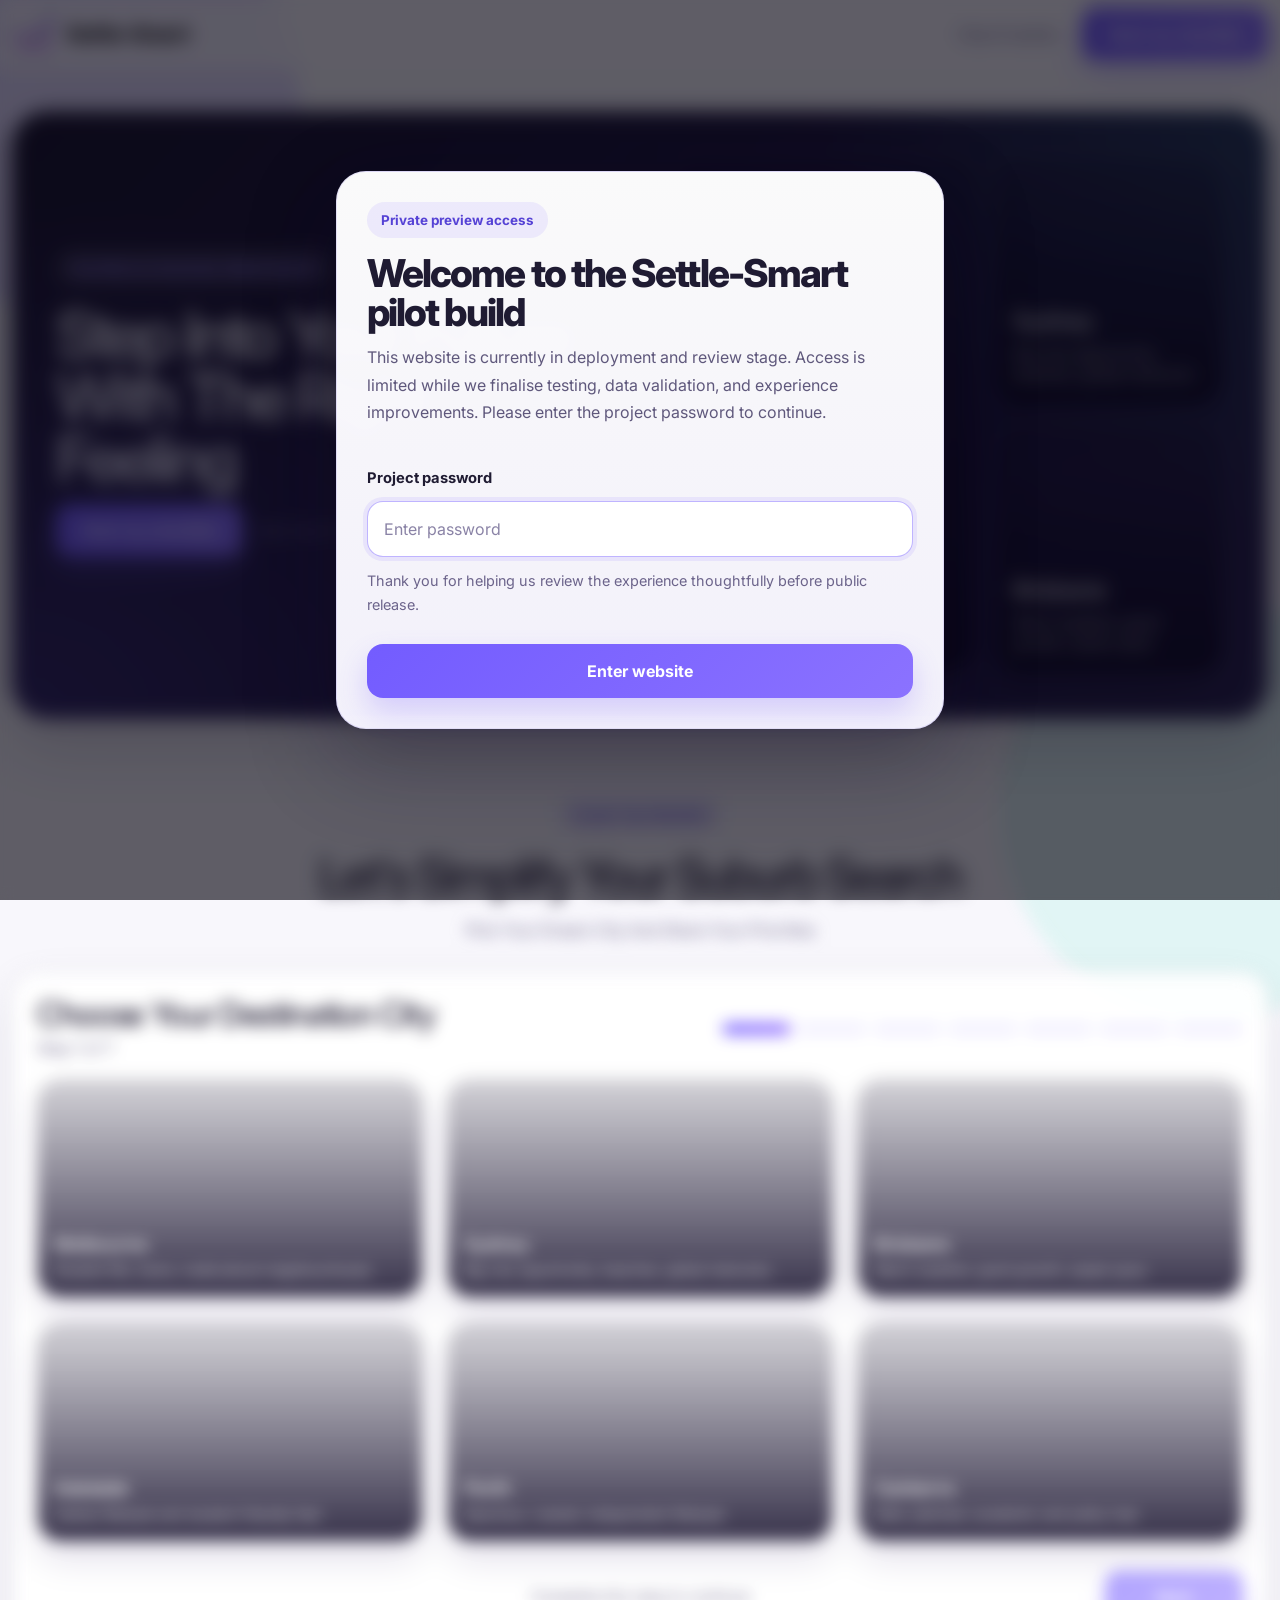
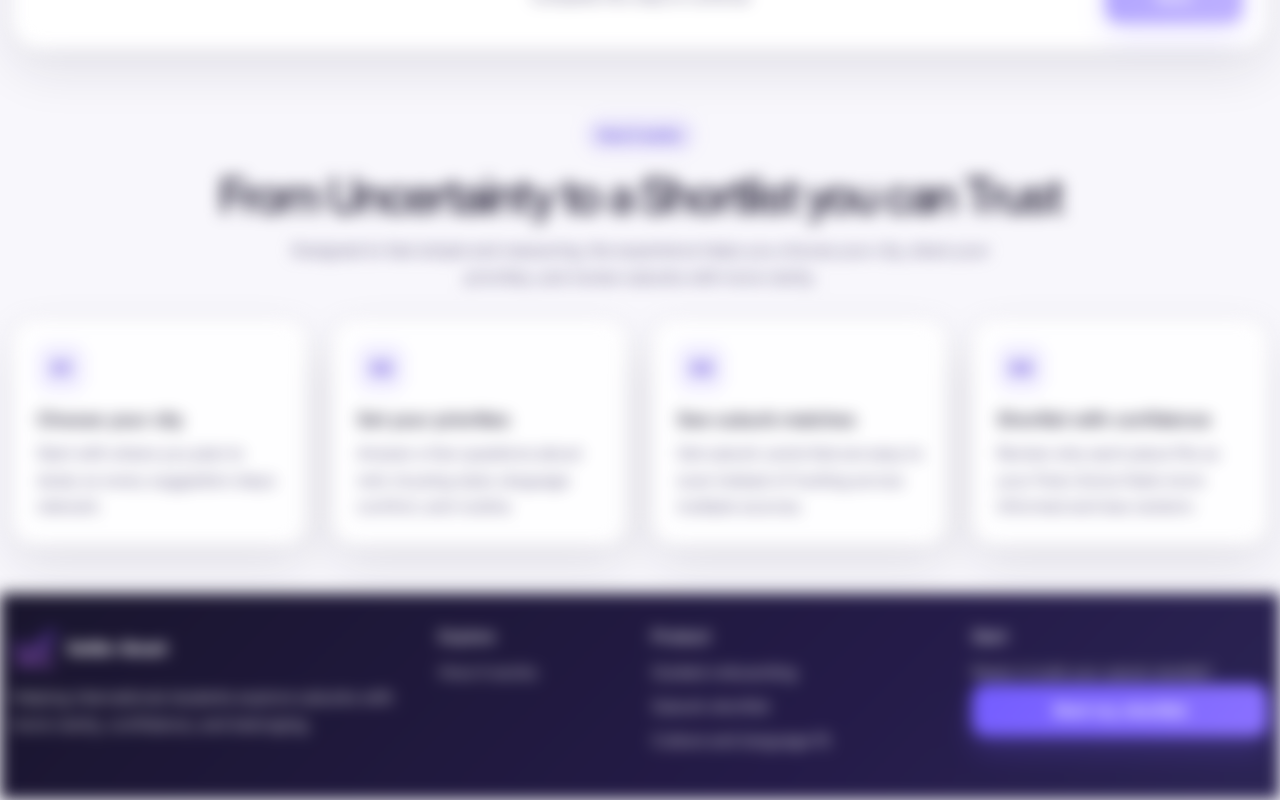
==== commit 02a967db: "Updated Website Naming Convention to Settle-Smart based on Mentor Request in regards to copyright is" ====
--- a/results.html
+++ b/results.html
@@ -3,7 +3,7 @@
 <head>
   <meta charset="UTF-8" />
   <meta name="viewport" content="width=device-width, initial-scale=1.0" />
-  <title>SettleSmart · Your Shortlist</title>
+  <title>Settle-Smart · Your Shortlist</title>
   <script>
     (function () {
       if (sessionStorage.getItem("settlesmart_access_granted") !== "true") {
@@ -25,7 +25,7 @@
     <div class="container-xxl">
       <a class="navbar-brand ss-brand" href="index.html">
         <img src="img/ss-logo-icon.png" alt="SettleSmart" class="ss-brand-icon">
-        <span>SettleSmart</span>
+        <span>Settle-Smart</span>
       </a>
 
       <div class="ms-auto d-flex gap-2 align-items-center">
@@ -130,7 +130,7 @@
               <span class="section-kicker">Need help deciding?</span>
               <h3 class="spin-wheel-title">Spin the shortlist wheel</h3>
               <p class="spin-wheel-copy">
-                Let SettleSmart randomly choose one suburb from your current top 4 shortlist,
+                Let Settle-Smart randomly choose one suburb from your current top 4 shortlist,
                 so you know which one to explore first.
               </p>
 
@@ -164,7 +164,7 @@
         <div class="col-12 col-lg-4">
           <div class="ss-brand mb-3">
             <img src="img/ss-logo-icon.png" alt="SettleSmart" class="ss-brand-icon">
-            <span>SettleSmart</span>
+            <span>Settle-Smart</span>
           </div>
           <p class="footer-copy">Helping international students explore suburbs with more clarity, confidence, and belonging.</p>
         </div>
--- a/style.css
+++ b/style.css
@@ -1623,6 +1623,19 @@
   gap: 12px;
 }
 
+
+.detail-page .suburb-hero-sidegrid .suburb-mini-card:last-child {
+  grid-column: 1 / -1;
+}
+
+.detail-page .suburb-hero-sidecard {
+  height: 100%;
+}
+
+.detail-page .suburb-hero-sidegrid {
+  align-items: stretch;
+}
+
 .suburb-mini-card {
   padding: 14px;
   border-radius: 18px;
@@ -2905,4 +2918,125 @@
   .epic5-balance-strip {
     grid-template-columns: 1fr;
   }
-}+}
+
+.detail-page .priority-match-grid {
+  display: grid;
+  gap: 12px;
+  margin-top: 14px;
+}
+
+.detail-page .priority-match-row {
+  display: grid;
+  grid-template-columns: 48px minmax(0, 1fr);
+  gap: 14px;
+  align-items: flex-start;
+  padding: 16px 18px;
+  border-radius: 20px;
+  border: 1px solid var(--line);
+  background: rgba(255, 255, 255, 0.78);
+}
+
+.detail-page .priority-match-status {
+  width: 48px;
+  height: 48px;
+  border-radius: 14px;
+  display: grid;
+  place-items: center;
+  font-size: 1.15rem;
+  font-weight: 800;
+  line-height: 1;
+}
+
+.detail-page .priority-match-status--match {
+  background: rgba(47, 201, 177, 0.14);
+  color: #16927f;
+}
+
+.detail-page .priority-match-status--partial {
+  background: rgba(245, 158, 11, 0.14);
+  color: #b56f00;
+}
+
+.detail-page .priority-match-status--no-match {
+  background: rgba(239, 68, 68, 0.14);
+  color: #c43d3d;
+}
+
+.detail-page .priority-match-content {
+  min-width: 0;
+}
+
+.detail-page .priority-match-top {
+  display: flex;
+  justify-content: space-between;
+  align-items: flex-start;
+  gap: 12px;
+  margin-bottom: 6px;
+}
+
+.detail-page .priority-match-top h4 {
+  margin: 0;
+  font-size: 1rem;
+  line-height: 1.25;
+  letter-spacing: -0.02em;
+}
+
+.detail-page .priority-match-summary {
+  margin: 4px 0 0;
+  color: var(--text);
+  font-weight: 600;
+  line-height: 1.5;
+}
+
+.detail-page .priority-match-detail {
+  margin: 0;
+  color: var(--text-soft);
+  line-height: 1.6;
+  font-size: 0.94rem;
+}
+
+.detail-page .priority-match-pill {
+  flex-shrink: 0;
+  display: inline-flex;
+  align-items: center;
+  padding: 8px 12px;
+  border-radius: 999px;
+  font-size: 0.76rem;
+  font-weight: 700;
+}
+
+.detail-page .priority-match-pill--match {
+  background: rgba(47, 201, 177, 0.12);
+  color: #16927f;
+}
+
+.detail-page .priority-match-pill--partial {
+  background: rgba(245, 158, 11, 0.12);
+  color: #b56f00;
+}
+
+.detail-page .priority-match-pill--no-match {
+  background: rgba(239, 68, 68, 0.12);
+  color: #c43d3d;
+}
+
+@media (max-width: 767.98px) {
+  .detail-page .priority-match-row {
+    grid-template-columns: 40px minmax(0, 1fr);
+    gap: 12px;
+    padding: 14px;
+  }
+
+  .detail-page .priority-match-status {
+    width: 40px;
+    height: 40px;
+    border-radius: 12px;
+    font-size: 1rem;
+  }
+
+  .detail-page .priority-match-top {
+    flex-direction: column;
+    align-items: flex-start;
+  }
+}
